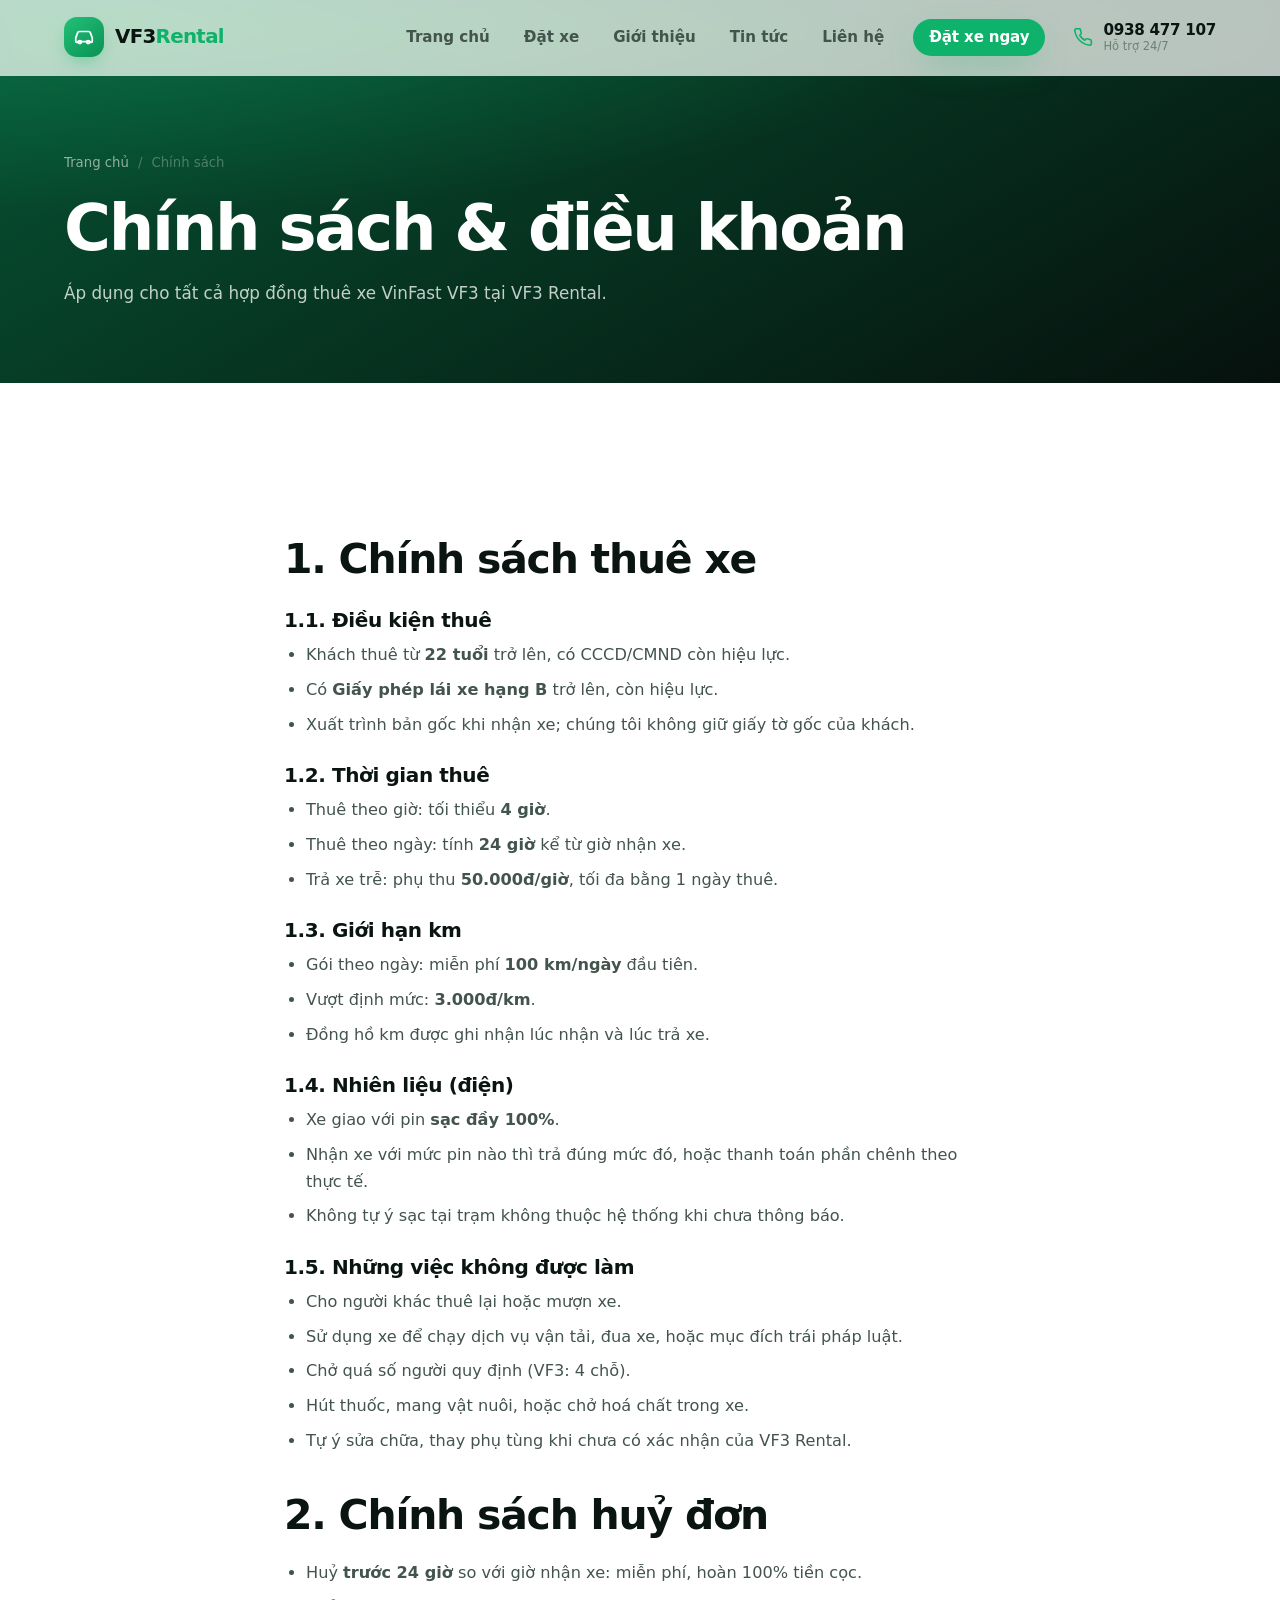
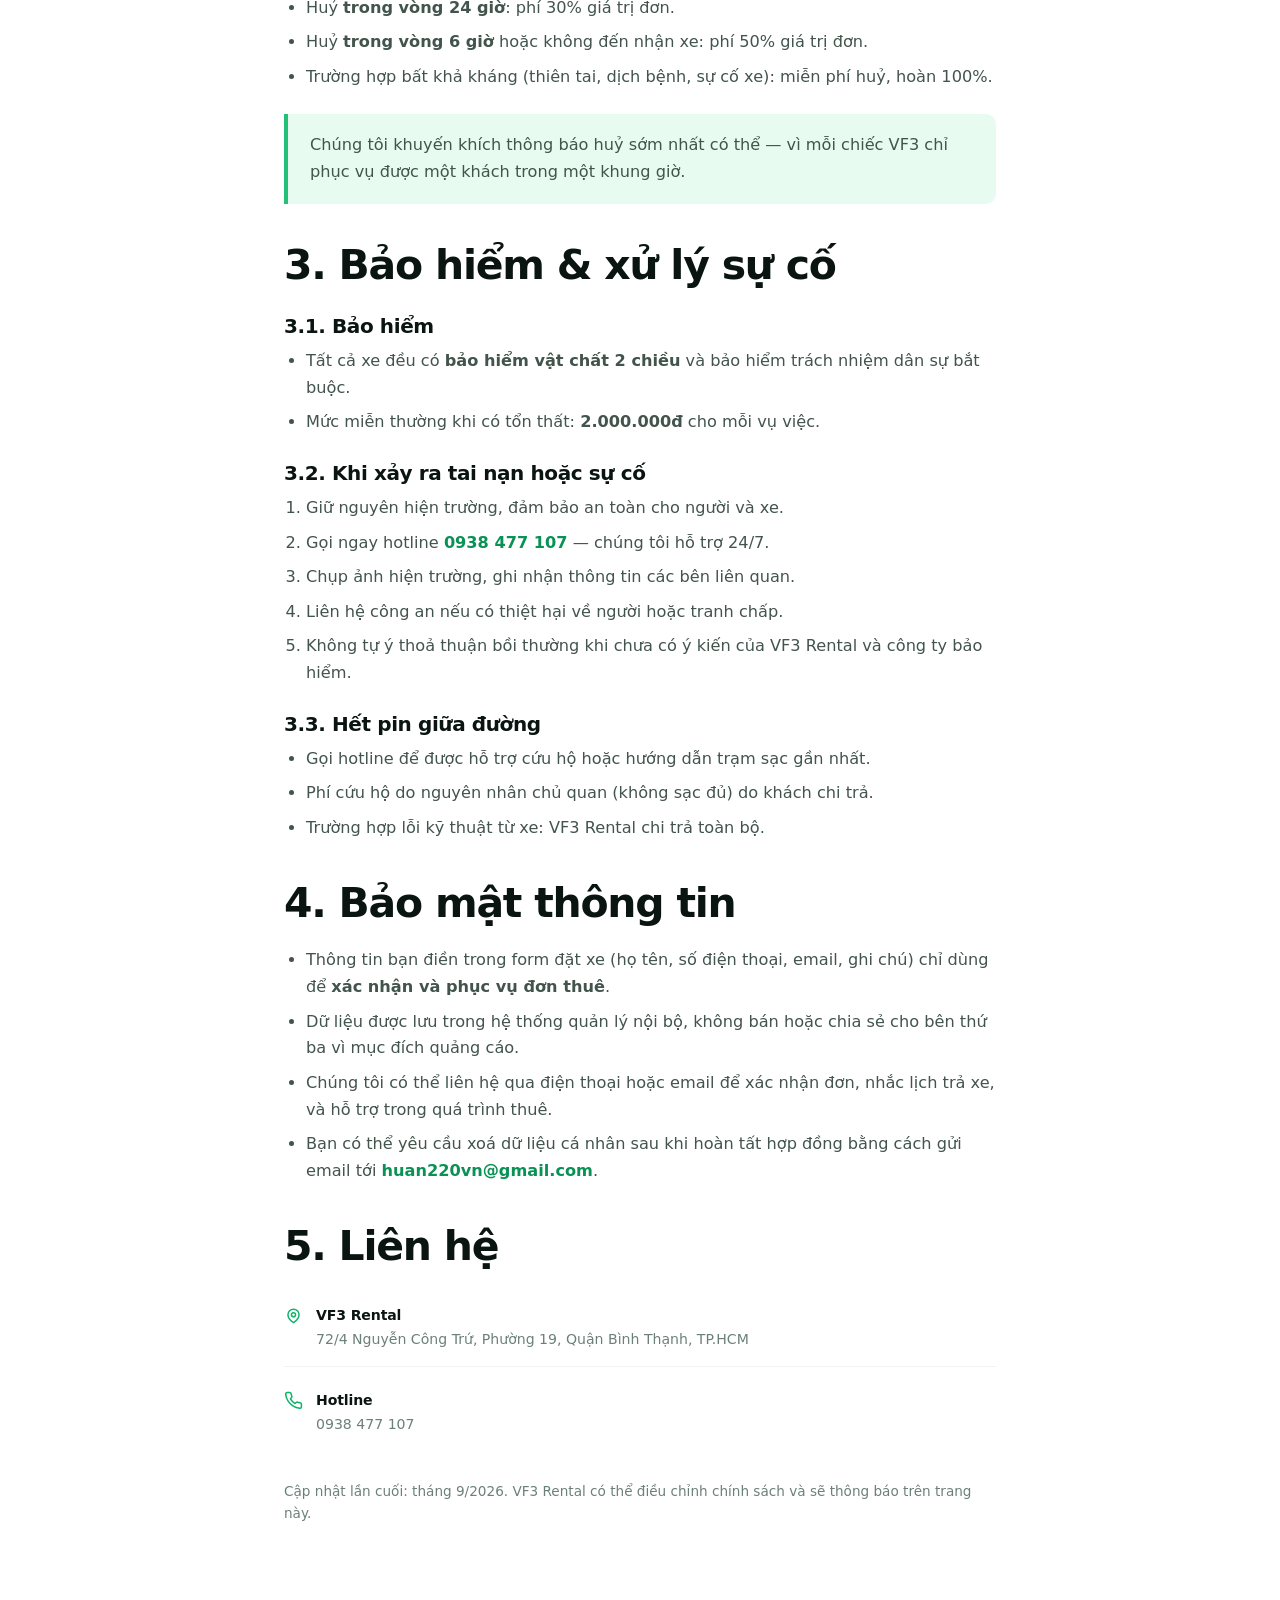
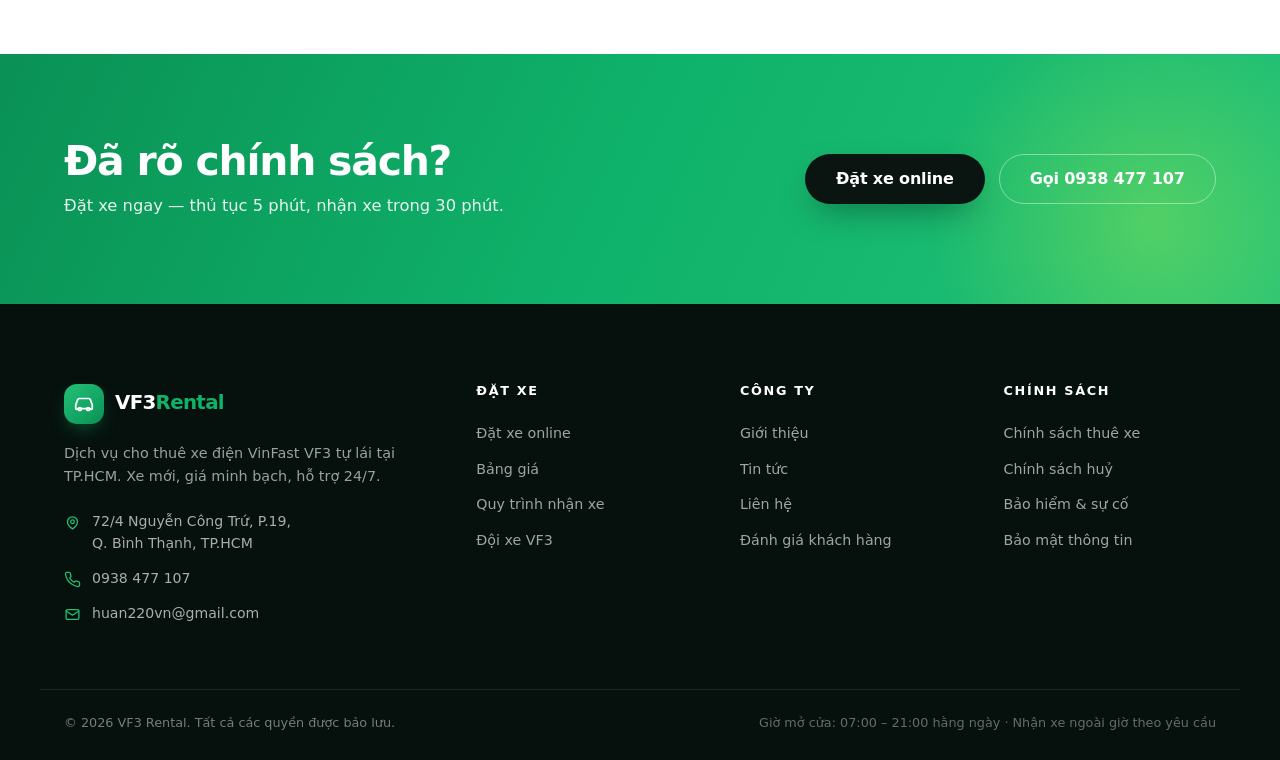
==== chinh-sach.html @ 6d42016e "VF3 Rental - website cho thue xe dien VinFast VF3" ====
<!DOCTYPE html>
<html lang="vi">
<head>
<meta charset="UTF-8">
<meta name="viewport" content="width=device-width, initial-scale=1.0">
<title>Chính sách thuê xe — VF3 Rental</title>
<meta name="description" content="Chính sách thuê xe, huỷ đơn, bảo hiểm, sự cố và bảo mật thông tin khi thuê xe điện VinFast VF3 tại VF3 Rental.">
<meta name="theme-color" content="#0FB26A">
<link rel="icon" href="assets/img/favicon.svg" type="image/svg+xml">
<link rel="stylesheet" href="assets/css/style.css">
</head>
<body>
<div class="scroll-progress" id="scrollProgress"></div>

<header class="site-header" id="siteHeader">
  <div class="wrap header-inner">
    <a class="brand" href="index.html">
      <span class="brand-mark" aria-hidden="true"><svg viewBox="0 0 24 24" fill="none" stroke="currentColor" stroke-width="1.9" stroke-linecap="round" stroke-linejoin="round"><path d="M5 17h14M3 13l2-5.5A2 2 0 0 1 6.9 6h10.2a2 2 0 0 1 1.9 1.5L21 13v4a1 1 0 0 1-1 1h-1.5M3 13v4a1 1 0 0 0 1 1h1.5"/><circle cx="7.5" cy="17.5" r="1.6"/><circle cx="16.5" cy="17.5" r="1.6"/></svg></span>
      <span class="brand-text">VF3<span>Rental</span></span>
    </a>
    <nav class="nav" id="nav" aria-label="Điều hướng chính">
      <a href="index.html">Trang chủ</a>
      <a href="dat-xe.html">Đặt xe</a>
      <a href="gioi-thieu.html">Giới thiệu</a>
      <a href="tin-tuc.html">Tin tức</a>
      <a href="lien-he.html">Liên hệ</a>
      <a href="dat-xe.html" class="btn btn-primary btn-sm nav-cta">Đặt xe ngay</a>
    </nav>
    <div class="header-actions">
      <a class="hotline" href="tel:0938477107">
        <svg viewBox="0 0 24 24" fill="none" stroke="currentColor" stroke-width="1.9" stroke-linecap="round" stroke-linejoin="round"><path d="M22 16.9v3a2 2 0 0 1-2.2 2 19.8 19.8 0 0 1-8.6-3.1 19.5 19.5 0 0 1-6-6A19.8 19.8 0 0 1 2.1 4.2 2 2 0 0 1 4.1 2h3a2 2 0 0 1 2 1.7c.1 1 .4 1.9.7 2.8a2 2 0 0 1-.5 2.1L8.1 9.9a16 16 0 0 0 6 6l1.3-1.3a2 2 0 0 1 2.1-.4c.9.3 1.8.6 2.8.7a2 2 0 0 1 1.7 2Z"/></svg>
        <span><b>0938 477 107</b><small>Hỗ trợ 24/7</small></span>
      </a>
      <button class="burger" id="burger" aria-label="Mở menu" aria-expanded="false" aria-controls="nav"><span></span><span></span><span></span></button>
    </div>
  </div>
</header>

<main>
<section class="page-hero">
  <div class="wrap">
    <nav class="crumbs" aria-label="Breadcrumb"><a href="index.html">Trang chủ</a><span>/</span><span>Chính sách</span></nav>
    <h1>Chính sách &amp; điều khoản</h1>
    <p>Áp dụng cho tất cả hợp đồng thuê xe VinFast VF3 tại VF3 Rental.</p>
  </div>
</section>

<section class="section">
  <div class="wrap article">

    <h2 id="thue">1. Chính sách thuê xe</h2>
    <h3>1.1. Điều kiện thuê</h3>
    <ul>
      <li>Khách thuê từ <b>22 tuổi</b> trở lên, có CCCD/CMND còn hiệu lực.</li>
      <li>Có <b>Giấy phép lái xe hạng B</b> trở lên, còn hiệu lực.</li>
      <li>Xuất trình bản gốc khi nhận xe; chúng tôi không giữ giấy tờ gốc của khách.</li>
    </ul>

    <h3>1.2. Thời gian thuê</h3>
    <ul>
      <li>Thuê theo giờ: tối thiểu <b>4 giờ</b>.</li>
      <li>Thuê theo ngày: tính <b>24 giờ</b> kể từ giờ nhận xe.</li>
      <li>Trả xe trễ: phụ thu <b>50.000đ/giờ</b>, tối đa bằng 1 ngày thuê.</li>
    </ul>

    <h3>1.3. Giới hạn km</h3>
    <ul>
      <li>Gói theo ngày: miễn phí <b>100 km/ngày</b> đầu tiên.</li>
      <li>Vượt định mức: <b>3.000đ/km</b>.</li>
      <li>Đồng hồ km được ghi nhận lúc nhận và lúc trả xe.</li>
    </ul>

    <h3>1.4. Nhiên liệu (điện)</h3>
    <ul>
      <li>Xe giao với pin <b>sạc đầy 100%</b>.</li>
      <li>Nhận xe với mức pin nào thì trả đúng mức đó, hoặc thanh toán phần chênh theo thực tế.</li>
      <li>Không tự ý sạc tại trạm không thuộc hệ thống khi chưa thông báo.</li>
    </ul>

    <h3>1.5. Những việc không được làm</h3>
    <ul>
      <li>Cho người khác thuê lại hoặc mượn xe.</li>
      <li>Sử dụng xe để chạy dịch vụ vận tải, đua xe, hoặc mục đích trái pháp luật.</li>
      <li>Chở quá số người quy định (VF3: 4 chỗ).</li>
      <li>Hút thuốc, mang vật nuôi, hoặc chở hoá chất trong xe.</li>
      <li>Tự ý sửa chữa, thay phụ tùng khi chưa có xác nhận của VF3 Rental.</li>
    </ul>

    <h2 id="huy">2. Chính sách huỷ đơn</h2>
    <ul>
      <li>Huỷ <b>trước 24 giờ</b> so với giờ nhận xe: miễn phí, hoàn 100% tiền cọc.</li>
      <li>Huỷ <b>trong vòng 24 giờ</b>: phí 30% giá trị đơn.</li>
      <li>Huỷ <b>trong vòng 6 giờ</b> hoặc không đến nhận xe: phí 50% giá trị đơn.</li>
      <li>Trường hợp bất khả kháng (thiên tai, dịch bệnh, sự cố xe): miễn phí huỷ, hoàn 100%.</li>
    </ul>
    <blockquote>
      <p>Chúng tôi khuyến khích thông báo huỷ sớm nhất có thể — vì mỗi chiếc VF3 chỉ phục vụ được một khách trong một khung giờ.</p>
    </blockquote>

    <h2 id="bao-hiem">3. Bảo hiểm &amp; xử lý sự cố</h2>
    <h3>3.1. Bảo hiểm</h3>
    <ul>
      <li>Tất cả xe đều có <b>bảo hiểm vật chất 2 chiều</b> và bảo hiểm trách nhiệm dân sự bắt buộc.</li>
      <li>Mức miễn thường khi có tổn thất: <b>2.000.000đ</b> cho mỗi vụ việc.</li>
    </ul>

    <h3>3.2. Khi xảy ra tai nạn hoặc sự cố</h3>
    <ol>
      <li>Giữ nguyên hiện trường, đảm bảo an toàn cho người và xe.</li>
      <li>Gọi ngay hotline <a href="tel:0938477107" style="color:var(--green-600);font-weight:700">0938 477 107</a> — chúng tôi hỗ trợ 24/7.</li>
      <li>Chụp ảnh hiện trường, ghi nhận thông tin các bên liên quan.</li>
      <li>Liên hệ công an nếu có thiệt hại về người hoặc tranh chấp.</li>
      <li>Không tự ý thoả thuận bồi thường khi chưa có ý kiến của VF3 Rental và công ty bảo hiểm.</li>
    </ol>

    <h3>3.3. Hết pin giữa đường</h3>
    <ul>
      <li>Gọi hotline để được hỗ trợ cứu hộ hoặc hướng dẫn trạm sạc gần nhất.</li>
      <li>Phí cứu hộ do nguyên nhân chủ quan (không sạc đủ) do khách chi trả.</li>
      <li>Trường hợp lỗi kỹ thuật từ xe: VF3 Rental chi trả toàn bộ.</li>
    </ul>

    <h2 id="bao-mat">4. Bảo mật thông tin</h2>
    <ul>
      <li>Thông tin bạn điền trong form đặt xe (họ tên, số điện thoại, email, ghi chú) chỉ dùng để
          <b>xác nhận và phục vụ đơn thuê</b>.</li>
      <li>Dữ liệu được lưu trong hệ thống quản lý nội bộ, không bán hoặc chia sẻ cho bên thứ ba
          vì mục đích quảng cáo.</li>
      <li>Chúng tôi có thể liên hệ qua điện thoại hoặc email để xác nhận đơn, nhắc lịch trả xe,
          và hỗ trợ trong quá trình thuê.</li>
      <li>Bạn có thể yêu cầu xoá dữ liệu cá nhân sau khi hoàn tất hợp đồng bằng cách gửi email tới
          <a href="mailto:huan220vn@gmail.com" style="color:var(--green-600);font-weight:700">huan220vn@gmail.com</a>.</li>
    </ul>

    <h2>5. Liên hệ</h2>
    <ul class="info-list" style="list-style:none;padding:0">
      <li>
        <svg viewBox="0 0 24 24" fill="none" stroke="currentColor" stroke-width="1.9" stroke-linecap="round" stroke-linejoin="round"><path d="M12 21s-7-4.4-7-10a7 7 0 0 1 14 0c0 5.6-7 10-7 10Z"/><circle cx="12" cy="11" r="2.6"/></svg>
        <span><b>VF3 Rental</b><span>72/4 Nguyễn Công Trứ, Phường 19, Quận Bình Thạnh, TP.HCM</span></span>
      </li>
      <li>
        <svg viewBox="0 0 24 24" fill="none" stroke="currentColor" stroke-width="1.9" stroke-linecap="round" stroke-linejoin="round"><path d="M22 16.9v3a2 2 0 0 1-2.2 2 19.8 19.8 0 0 1-8.6-3.1 19.5 19.5 0 0 1-6-6A19.8 19.8 0 0 1 2.1 4.2 2 2 0 0 1 4.1 2h3a2 2 0 0 1 2 1.7c.1 1 .4 1.9.7 2.8a2 2 0 0 1-.5 2.1L8.1 9.9a16 16 0 0 0 6 6l1.3-1.3a2 2 0 0 1 2.1-.4c.9.3 1.8.6 2.8.7a2 2 0 0 1 1.7 2Z"/></svg>
        <span><b>Hotline</b><span><a href="tel:0938477107">0938 477 107</a></span></span>
      </li>
    </ul>

    <p style="margin-top:30px;font-size:.85rem;color:var(--muted)">
      Cập nhật lần cuối: tháng 9/2026. VF3 Rental có thể điều chỉnh chính sách và sẽ thông báo trên trang này.
    </p>
  </div>
</section>

<section class="cta-band">
  <div class="wrap cta-inner">
    <div class="reveal"><h2>Đã rõ chính sách?</h2><p>Đặt xe ngay — thủ tục 5 phút, nhận xe trong 30 phút.</p></div>
    <div class="cta-buttons reveal" data-delay="1">
      <a href="dat-xe.html" class="btn btn-dark btn-lg">Đặt xe online</a>
      <a href="tel:0938477107" class="btn btn-outline-light btn-lg">Gọi 0938 477 107</a>
    </div>
  </div>
</section>
</main>

<footer class="site-footer">
  <div class="wrap footer-grid">
    <div class="f-brand">
      <a class="brand brand--light" href="index.html">
        <span class="brand-mark" aria-hidden="true"><svg viewBox="0 0 24 24" fill="none" stroke="currentColor" stroke-width="1.9" stroke-linecap="round" stroke-linejoin="round"><path d="M5 17h14M3 13l2-5.5A2 2 0 0 1 6.9 6h10.2a2 2 0 0 1 1.9 1.5L21 13v4a1 1 0 0 1-1 1h-1.5M3 13v4a1 1 0 0 0 1 1h1.5"/><circle cx="7.5" cy="17.5" r="1.6"/><circle cx="16.5" cy="17.5" r="1.6"/></svg></span>
        <span class="brand-text">VF3<span>Rental</span></span>
      </a>
      <p>Dịch vụ cho thuê xe điện VinFast VF3 tự lái tại TP.HCM. Xe mới, giá minh bạch, hỗ trợ 24/7.</p>
      <ul class="f-contact">
        <li><svg viewBox="0 0 24 24" fill="none" stroke="currentColor" stroke-width="1.8" stroke-linecap="round" stroke-linejoin="round"><path d="M12 21s-7-4.4-7-10a7 7 0 0 1 14 0c0 5.6-7 10-7 10Z"/><circle cx="12" cy="11" r="2.6"/></svg><span>72/4 Nguyễn Công Trứ, P.19,<br>Q. Bình Thạnh, TP.HCM</span></li>
        <li><svg viewBox="0 0 24 24" fill="none" stroke="currentColor" stroke-width="1.8" stroke-linecap="round" stroke-linejoin="round"><path d="M22 16.9v3a2 2 0 0 1-2.2 2 19.8 19.8 0 0 1-8.6-3.1 19.5 19.5 0 0 1-6-6A19.8 19.8 0 0 1 2.1 4.2 2 2 0 0 1 4.1 2h3a2 2 0 0 1 2 1.7c.1 1 .4 1.9.7 2.8a2 2 0 0 1-.5 2.1L8.1 9.9a16 16 0 0 0 6 6l1.3-1.3a2 2 0 0 1 2.1-.4c.9.3 1.8.6 2.8.7a2 2 0 0 1 1.7 2Z"/></svg><a href="tel:0938477107">0938 477 107</a></li>
        <li><svg viewBox="0 0 24 24" fill="none" stroke="currentColor" stroke-width="1.8" stroke-linecap="round" stroke-linejoin="round"><rect x="3" y="5" width="18" height="14" rx="2"/><path d="m3 7 9 6 9-6"/></svg><a href="mailto:huan220vn@gmail.com">huan220vn@gmail.com</a></li>
      </ul>
    </div>
    <nav class="f-col" aria-label="Đặt xe">
      <h4>Đặt xe</h4>
      <a href="dat-xe.html">Đặt xe online</a>
      <a href="index.html#bang-gia">Bảng giá</a>
      <a href="index.html#quy-trinh">Quy trình nhận xe</a>
      <a href="index.html#xe">Đội xe VF3</a>
    </nav>
    <nav class="f-col" aria-label="Công ty">
      <h4>Công ty</h4>
      <a href="gioi-thieu.html">Giới thiệu</a>
      <a href="tin-tuc.html">Tin tức</a>
      <a href="lien-he.html">Liên hệ</a>
      <a href="index.html#danh-gia">Đánh giá khách hàng</a>
    </nav>
    <nav class="f-col" aria-label="Chính sách">
      <h4>Chính sách</h4>
      <a href="chinh-sach.html#thue">Chính sách thuê xe</a>
      <a href="chinh-sach.html#huy">Chính sách huỷ</a>
      <a href="chinh-sach.html#bao-hiem">Bảo hiểm &amp; sự cố</a>
      <a href="chinh-sach.html#bao-mat">Bảo mật thông tin</a>
    </nav>
  </div>
  <div class="wrap footer-bottom">
    <p>© <span id="year"></span> VF3 Rental. Tất cả các quyền được bảo lưu.</p>
    <p class="f-hours">Giờ mở cửa: 07:00 – 21:00 hằng ngày · Nhận xe ngoài giờ theo yêu cầu</p>
  </div>
</footer>

<a class="fab-call" href="tel:0938477107" aria-label="Gọi hotline 0938 477 107">
  <svg viewBox="0 0 24 24" fill="none" stroke="currentColor" stroke-width="2" stroke-linecap="round" stroke-linejoin="round"><path d="M22 16.9v3a2 2 0 0 1-2.2 2 19.8 19.8 0 0 1-8.6-3.1 19.5 19.5 0 0 1-6-6A19.8 19.8 0 0 1 2.1 4.2 2 2 0 0 1 4.1 2h3a2 2 0 0 1 2 1.7c.1 1 .4 1.9.7 2.8a2 2 0 0 1-.5 2.1L8.1 9.9a16 16 0 0 0 6 6l1.3-1.3a2 2 0 0 1 2.1-.4c.9.3 1.8.6 2.8.7a2 2 0 0 1 1.7 2Z"/></svg>
</a>

<script src="assets/js/config.js"></script>
<script src="assets/js/app.js"></script>
</body>
</html>
---- assets/css/style.css ----
/* ==========================================================================
   VF3 Rental — Design System
   Tác giả: VF3 Rental
   Phong cách: hiện đại, tối giản, xanh điện, chuyển động mượt
   ========================================================================== */

/* ---------- 1. Tokens ---------- */
:root{
  /* Màu thương hiệu */
  --green-50:#E8FBF1;
  --green-100:#C8F4DD;
  --green-200:#95E8BE;
  --green-300:#5CD79B;
  --green-400:#22C177;
  --green-500:#0FB26A;   /* primary */
  --green-600:#0A9155;
  --green-700:#087043;
  --green-800:#065434;
  --green-900:#043A24;

  --lime:#B7F34A;

  /* Trung tính */
  --ink:#0A1512;
  --ink-2:#122019;
  --body:#42544C;
  --muted:#6C807A;
  --line:#E3EAE6;
  --line-2:#EFF4F1;
  --bg:#FFFFFF;
  --bg-alt:#F6FAF8;
  --bg-deep:#06110D;

  /* Hệ thống */
  --radius-sm:10px;
  --radius:16px;
  --radius-lg:24px;
  --radius-xl:32px;
  --radius-pill:999px;

  --shadow-xs:0 1px 2px rgba(6,17,13,.06);
  --shadow-sm:0 2px 8px rgba(6,17,13,.06), 0 1px 2px rgba(6,17,13,.04);
  --shadow:0 10px 30px -12px rgba(6,17,13,.18), 0 2px 8px rgba(6,17,13,.05);
  --shadow-lg:0 30px 60px -20px rgba(6,17,13,.28), 0 8px 20px -8px rgba(6,17,13,.12);
  --shadow-green:0 14px 34px -12px rgba(15,178,106,.5);

  --wrap:1200px;
  --header-h:76px;

  --ease:cubic-bezier(.22,.61,.36,1);
  --ease-out:cubic-bezier(.16,1,.3,1);

  --font:"Inter","Segoe UI",system-ui,-apple-system,"Helvetica Neue",Arial,sans-serif;
}

/* ---------- 2. Reset ---------- */
*,*::before,*::after{box-sizing:border-box}
html{-webkit-text-size-adjust:100%;scroll-behavior:smooth;scroll-padding-top:calc(var(--header-h) + 20px)}
body{
  margin:0;
  font-family:var(--font);
  font-size:16.5px;
  line-height:1.65;
  color:var(--body);
  background:var(--bg);
  -webkit-font-smoothing:antialiased;
  text-rendering:optimizeLegibility;
  overflow-x:hidden;
}
img,svg,video{max-width:100%;display:block;height:auto}
a{color:inherit;text-decoration:none}
button,input,select,textarea{font:inherit;color:inherit}
h1,h2,h3,h4{
  color:var(--ink);
  line-height:1.15;
  letter-spacing:-.022em;
  margin:0 0 .5em;
  font-weight:800;
}
h1{font-size:clamp(2.3rem,5.2vw,4rem);letter-spacing:-.035em}
h2{font-size:clamp(1.7rem,3.2vw,2.6rem);letter-spacing:-.03em}
h3{font-size:1.25rem;letter-spacing:-.02em}
p{margin:0 0 1em}
ul,ol{margin:0;padding:0;list-style:none}
::selection{background:var(--green-200);color:var(--green-900)}
:focus-visible{outline:3px solid var(--green-400);outline-offset:3px;border-radius:6px}

/* ---------- 3. Layout ---------- */
.wrap{width:100%;max-width:var(--wrap);margin-inline:auto;padding-inline:24px}
.section{padding:clamp(64px,9vw,120px) 0}
.section-alt{background:var(--bg-alt)}
.sec-head{max-width:660px;margin:0 auto clamp(36px,5vw,60px);text-align:center}
.sec-head p{font-size:1.075rem;color:var(--muted);margin:0}
.eyebrow{
  display:inline-block;font-size:.775rem;font-weight:800;letter-spacing:.14em;
  text-transform:uppercase;color:var(--green-600);
  background:var(--green-50);border:1px solid var(--green-100);
  padding:7px 15px;border-radius:var(--radius-pill);margin-bottom:18px;
}

/* ---------- 4. Buttons ---------- */
.btn{
  --btn-bg:var(--green-500); --btn-fg:#fff;
  display:inline-flex;align-items:center;justify-content:center;gap:9px;
  padding:13px 24px;border:1.5px solid transparent;border-radius:var(--radius-pill);
  background:var(--btn-bg);color:var(--btn-fg);
  font-weight:700;font-size:.95rem;letter-spacing:-.01em;line-height:1;
  cursor:pointer;white-space:nowrap;
  transition:transform .22s var(--ease),box-shadow .22s var(--ease),background .22s var(--ease),border-color .22s var(--ease),color .22s var(--ease);
  box-shadow:var(--shadow-green);
}
.btn svg{width:18px;height:18px;flex:none}
.btn:hover{transform:translateY(-2px);box-shadow:0 18px 40px -14px rgba(15,178,106,.62)}
.btn:active{transform:translateY(0)}
.btn-primary:hover{background:var(--green-600)}
.btn-lg{padding:16px 30px;font-size:1rem}
.btn-sm{padding:10px 18px;font-size:.875rem}
.btn-block{width:100%}
.btn-ghost{
  background:#fff;color:var(--green-700);border-color:var(--line);
  box-shadow:var(--shadow-xs);
}
.btn-ghost:hover{background:var(--green-50);border-color:var(--green-200);color:var(--green-800);box-shadow:var(--shadow-sm)}
.btn-dark{background:var(--ink);color:#fff;box-shadow:0 14px 34px -12px rgba(6,17,13,.5)}
.btn-dark:hover{background:var(--ink-2)}
.btn-outline-light{background:transparent;color:#fff;border-color:rgba(255,255,255,.42);box-shadow:none}
.btn-outline-light:hover{background:rgba(255,255,255,.12);border-color:#fff;box-shadow:none}

/* ---------- 5. Thanh tiến trình cuộn ---------- */
.scroll-progress{
  position:fixed;inset:0 auto auto 0;height:3px;width:0;z-index:200;
  background:linear-gradient(90deg,var(--green-400),var(--lime));
  transition:width .1s linear;
}

/* ---------- 6. Header ---------- */
.site-header{
  position:fixed;inset:0 0 auto 0;z-index:100;height:var(--header-h);
  display:flex;align-items:center;
  background:rgba(255,255,255,.72);
  backdrop-filter:saturate(180%) blur(18px);
  -webkit-backdrop-filter:saturate(180%) blur(18px);
  border-bottom:1px solid transparent;
  transition:background .3s var(--ease),border-color .3s var(--ease),box-shadow .3s var(--ease);
}
.site-header.is-stuck{
  background:rgba(255,255,255,.94);
  border-bottom-color:var(--line);
  box-shadow:0 6px 24px -14px rgba(6,17,13,.2);
}
.header-inner{display:flex;align-items:center;gap:28px}

.brand{display:inline-flex;align-items:center;gap:11px;flex:none}
.brand-mark{
  width:40px;height:40px;flex:none;display:grid;place-items:center;
  border-radius:13px;color:#fff;
  background:linear-gradient(140deg,var(--green-400),var(--green-600));
  box-shadow:0 8px 20px -8px rgba(15,178,106,.65);
}
.brand-mark svg{width:22px;height:22px}
.brand-text{font-weight:900;font-size:1.24rem;color:var(--ink);letter-spacing:-.035em}
.brand-text span{color:var(--green-500)}
.brand--light .brand-text{color:#fff}

.nav{display:flex;align-items:center;gap:4px;margin-inline-start:auto}
.nav a{
  position:relative;padding:10px 15px;border-radius:var(--radius-pill);
  font-size:.945rem;font-weight:600;color:var(--body);
  transition:color .2s var(--ease),background .2s var(--ease);
}
.nav a:hover{color:var(--green-700);background:var(--green-50)}
.nav a.is-active{color:var(--green-700)}
.nav a.is-active::after{
  content:"";position:absolute;left:50%;bottom:2px;translate:-50% 0;
  width:5px;height:5px;border-radius:50%;background:var(--green-500);
}
.nav .nav-cta{margin-inline-start:10px;color:#fff!important;background:var(--green-500)}
.nav .nav-cta:hover{background:var(--green-600)}
.nav .nav-cta::after{display:none}

.header-actions{display:flex;align-items:center;gap:14px;flex:none}
.hotline{display:flex;align-items:center;gap:10px;color:var(--ink)}
.hotline svg{width:20px;height:20px;color:var(--green-500);flex:none}
.hotline b{display:block;font-size:.95rem;letter-spacing:-.02em;line-height:1.2}
.hotline small{display:block;font-size:.72rem;color:var(--muted);line-height:1.2}

.burger{
  display:none;width:44px;height:44px;border:1px solid var(--line);background:#fff;
  border-radius:13px;cursor:pointer;padding:0;place-items:center;gap:5px;
  box-shadow:var(--shadow-xs);
}
.burger span{display:block;width:19px;height:2px;border-radius:2px;background:var(--ink);transition:transform .3s var(--ease),opacity .2s}
.burger[aria-expanded="true"] span:nth-child(1){transform:translateY(7px) rotate(45deg)}
.burger[aria-expanded="true"] span:nth-child(2){opacity:0}
.burger[aria-expanded="true"] span:nth-child(3){transform:translateY(-7px) rotate(-45deg)}

/* ---------- 7. Hero ---------- */
.hero{
  position:relative;overflow:hidden;
  padding:calc(var(--header-h) + clamp(48px,7vw,90px)) 0 clamp(70px,9vw,120px);
  background:var(--bg-deep);
}
.hero-bg{position:absolute;inset:0;z-index:0}
.hero-bg img{width:100%;height:100%;object-fit:cover;opacity:.85}
.hero-overlay{
  position:absolute;inset:0;
  background:
    radial-gradient(120% 80% at 12% 8%,rgba(15,178,106,.32),transparent 60%),
    linear-gradient(180deg,rgba(6,17,13,.72) 0%,rgba(6,17,13,.82) 55%,rgba(6,17,13,.95) 100%);
}
.hero-inner{
  position:relative;z-index:1;
  display:grid;grid-template-columns:1.08fr .92fr;
  gap:clamp(32px,5vw,64px);align-items:center;
}
.hero-copy{color:rgba(255,255,255,.82)}
.pill{
  display:inline-flex;align-items:center;gap:9px;
  padding:8px 16px;border-radius:var(--radius-pill);
  background:rgba(255,255,255,.1);border:1px solid rgba(255,255,255,.2);
  backdrop-filter:blur(8px);
  font-size:.8rem;font-weight:700;letter-spacing:.02em;color:#fff;margin-bottom:22px;
}
.pill .dot{width:7px;height:7px;border-radius:50%;background:var(--lime);box-shadow:0 0 0 4px rgba(183,243,74,.22)}
.hero h1{color:#fff;margin-bottom:20px}
.grad{
  background:linear-gradient(100deg,var(--lime),var(--green-300) 55%,var(--green-200));
  -webkit-background-clip:text;background-clip:text;color:transparent;
}
.hero .lead{font-size:clamp(1rem,1.5vw,1.14rem);max-width:52ch;color:rgba(255,255,255,.8);margin-bottom:30px}
.hero-facts{display:flex;gap:clamp(20px,3vw,40px);margin-bottom:34px;flex-wrap:wrap}
.hero-facts li{display:flex;flex-direction:column}
.hero-facts strong{font-size:1.5rem;font-weight:800;color:#fff;letter-spacing:-.03em;line-height:1.1}
.hero-facts span{font-size:.8rem;color:rgba(255,255,255,.62);letter-spacing:.02em}
.hero-cta{display:flex;gap:14px;flex-wrap:wrap}
.hero-wave{position:absolute;inset:auto 0 -1px 0;z-index:2;line-height:0}
.hero-wave svg{width:100%;height:70px}

/* Form đặt nhanh */
.quick-book{
  background:rgba(255,255,255,.97);
  backdrop-filter:blur(20px);
  border:1px solid rgba(255,255,255,.6);
  border-radius:var(--radius-lg);
  padding:clamp(22px,3vw,30px);
  box-shadow:var(--shadow-lg);
}
.quick-book h2{font-size:1.3rem;margin-bottom:4px}
.qb-sub{font-size:.85rem;color:var(--muted);margin-bottom:20px}

.field{display:block;margin-bottom:14px}
.field>span{
  display:block;font-size:.775rem;font-weight:700;letter-spacing:.04em;
  text-transform:uppercase;color:var(--muted);margin-bottom:7px;
}
.field input,.field select,.field textarea{
  width:100%;padding:13px 15px;
  background:#fff;border:1.5px solid var(--line);border-radius:var(--radius-sm);
  font-size:.95rem;color:var(--ink);
  transition:border-color .2s var(--ease),box-shadow .2s var(--ease),background .2s;
  appearance:none;
}
.field select{
  background-image:url("data:image/svg+xml,%3Csvg xmlns='http://www.w3.org/2000/svg' width='14' height='14' viewBox='0 0 24 24' fill='none' stroke='%236C807A' stroke-width='2.4' stroke-linecap='round' stroke-linejoin='round'%3E%3Cpath d='m6 9 6 6 6-6'/%3E%3C/svg%3E");
  background-repeat:no-repeat;background-position:right 15px center;padding-right:42px;
}
.field textarea{resize:vertical;min-height:104px;line-height:1.6}
.field input:focus,.field select:focus,.field textarea:focus{
  outline:none;border-color:var(--green-400);
  box-shadow:0 0 0 4px rgba(34,193,119,.14);
}
.field-row{display:grid;grid-template-columns:1fr 1fr;gap:14px}
.field .hint{font-size:.76rem;color:var(--muted);margin-top:6px;text-transform:none;letter-spacing:0;font-weight:500}
.qb-note{font-size:.775rem;color:var(--muted);text-align:center;margin:14px 0 0}

/* ---------- 8. Trust bar ---------- */
.trustbar{padding:0 0 8px;background:var(--bg)}
.trust-grid{
  display:grid;grid-template-columns:repeat(4,1fr);gap:20px;
  padding:30px 24px;
  background:#fff;border:1px solid var(--line);border-radius:var(--radius-lg);
  box-shadow:var(--shadow);margin-top:-52px;position:relative;z-index:5;
}
.trust{text-align:center;padding:8px 6px;border-right:1px solid var(--line-2)}
.trust:last-child{border-right:0}
.trust b{display:block;font-size:1.4rem;font-weight:800;color:var(--green-600);letter-spacing:-.03em}
.trust span{font-size:.83rem;color:var(--muted)}

/* ---------- 9. Cards ---------- */
.cards-3{display:grid;grid-template-columns:repeat(3,1fr);gap:22px}
.card{
  background:#fff;border:1px solid var(--line);border-radius:var(--radius);
  padding:30px 26px;
  transition:transform .3s var(--ease-out),box-shadow .3s var(--ease-out),border-color .3s;
}
.card:hover{transform:translateY(-5px);box-shadow:var(--shadow);border-color:var(--green-200)}
.card-ico{
  width:52px;height:52px;display:grid;place-items:center;margin-bottom:18px;
  border-radius:15px;color:var(--green-600);
  background:linear-gradient(140deg,var(--green-50),var(--green-100));
}
.card-ico svg{width:25px;height:25px}
.card h3{margin-bottom:9px}
.card p{margin:0;font-size:.945rem;color:var(--muted)}
.card p b{color:var(--ink);font-weight:700}

/* ---------- 10. Showcase xe ---------- */
.car-showcase{
  display:grid;grid-template-columns:1.05fr .95fr;
  gap:clamp(32px,5vw,64px);align-items:center;
}
.car-visual{position:relative}
.car-visual img{
  width:100%;border-radius:var(--radius-lg);
  background:linear-gradient(150deg,var(--green-50),#fff);
  border:1px solid var(--line);box-shadow:var(--shadow-lg);
}
.car-badge{
  position:absolute;top:18px;left:18px;
  display:inline-flex;align-items:center;gap:8px;
  padding:9px 16px;border-radius:var(--radius-pill);
  background:var(--green-500);color:#fff;
  font-size:.8rem;font-weight:800;letter-spacing:.01em;
  box-shadow:var(--shadow-green);
}
.car-badge::before{
  content:"";width:7px;height:7px;border-radius:50%;background:var(--lime);
  animation:pulse 2s var(--ease) infinite;
}
@keyframes pulse{0%,100%{opacity:1;transform:scale(1)}50%{opacity:.45;transform:scale(.82)}}
.car-info h3{font-size:clamp(1.5rem,2.4vw,2rem)}
.car-sub{color:var(--muted);font-size:.95rem;margin-bottom:24px}

.specs{
  display:grid;grid-template-columns:1fr 1fr;gap:2px 26px;
  margin:0 0 24px;padding:22px 0;
  border-top:1px solid var(--line);border-bottom:1px solid var(--line);
}
.specs>div{display:flex;justify-content:space-between;gap:12px;padding:7px 0;font-size:.9rem}
.specs dt{color:var(--muted)}
.specs dd{margin:0;font-weight:700;color:var(--ink);text-align:right}

.ticks{margin-bottom:24px}
.ticks li{
  position:relative;padding-left:30px;margin-bottom:10px;
  font-size:.93rem;color:var(--body);
}
.ticks li::before{
  content:"";position:absolute;left:0;top:.32em;
  width:19px;height:19px;border-radius:50%;
  background:var(--green-100) url("data:image/svg+xml,%3Csvg xmlns='http://www.w3.org/2000/svg' width='12' height='12' viewBox='0 0 24 24' fill='none' stroke='%230A9155' stroke-width='3.4' stroke-linecap='round' stroke-linejoin='round'%3E%3Cpath d='m5 12 5 5L20 7'/%3E%3C/svg%3E") center/12px no-repeat;
}

/* ---------- 11. Bảng giá ---------- */
.pricing{display:grid;grid-template-columns:repeat(3,1fr);gap:22px;align-items:start}
.price-card{
  position:relative;
  background:#fff;border:1px solid var(--line);border-radius:var(--radius-lg);
  padding:34px 28px;
  transition:transform .3s var(--ease-out),box-shadow .3s var(--ease-out),border-color .3s;
}
.price-card:hover{transform:translateY(-5px);box-shadow:var(--shadow);border-color:var(--green-200)}
.price-card--hot{
  border-color:var(--green-300);
  box-shadow:var(--shadow-lg);
  background:linear-gradient(180deg,#fff,var(--green-50));
}
.ribbon{
  position:absolute;top:-13px;left:50%;translate:-50% 0;
  padding:6px 18px;border-radius:var(--radius-pill);
  background:var(--green-500);color:#fff;
  font-size:.72rem;font-weight:800;letter-spacing:.07em;text-transform:uppercase;
  box-shadow:var(--shadow-green);white-space:nowrap;
}
.price-card h3{font-size:1.1rem;margin-bottom:6px}
.price{margin:0 0 6px;display:flex;align-items:baseline;gap:4px}
.price span{font-size:clamp(1.9rem,3vw,2.4rem);font-weight:900;color:var(--ink);letter-spacing:-.04em}
.price-note{font-size:.82rem;color:var(--muted);margin-bottom:22px}
.price-card .ticks{margin-bottom:26px;padding-top:20px;border-top:1px solid var(--line)}

/* ---------- 12. Quy trình ---------- */
.steps{
  display:grid;grid-template-columns:repeat(4,1fr);gap:24px;
  counter-reset:s;
}
.steps li{position:relative;padding-top:14px}
.steps li::before{
  content:"";position:absolute;top:0;left:0;width:44px;height:3px;border-radius:3px;
  background:linear-gradient(90deg,var(--green-400),var(--lime));
}
.step-n{
  display:block;font-size:.78rem;font-weight:800;letter-spacing:.14em;
  color:var(--green-500);margin-bottom:10px;
}
.steps h3{font-size:1.08rem;margin-bottom:7px}
.steps p{font-size:.9rem;color:var(--muted);margin:0}

/* ---------- 13. Đánh giá ---------- */
.reviews{display:grid;grid-template-columns:repeat(3,1fr);gap:22px}
.review{
  margin:0;background:#fff;border:1px solid var(--line);border-radius:var(--radius);
  padding:28px 26px;
  transition:transform .3s var(--ease-out),box-shadow .3s var(--ease-out);
}
.review:hover{transform:translateY(-4px);box-shadow:var(--shadow)}
.stars{color:#F5A623;font-size:1.05rem;letter-spacing:2px;margin-bottom:14px}
.review blockquote{margin:0 0 20px;font-size:.95rem;color:var(--body);line-height:1.7}
.review figcaption{display:flex;align-items:center;gap:12px}
.av{
  width:42px;height:42px;flex:none;display:grid;place-items:center;border-radius:50%;
  background:linear-gradient(140deg,var(--green-400),var(--green-600));
  color:#fff;font-weight:800;font-size:.85rem;letter-spacing:.02em;
}
.review figcaption b{display:block;font-size:.92rem;color:var(--ink);letter-spacing:-.01em}
.review figcaption small{display:block;font-size:.78rem;color:var(--muted)}

/* ---------- 14. CTA band ---------- */
.cta-band{
  position:relative;overflow:hidden;
  background:linear-gradient(115deg,var(--green-600),var(--green-500) 48%,var(--green-400));
  color:#fff;padding:clamp(52px,7vw,84px) 0;
}
.cta-band::after{
  content:"";position:absolute;inset:auto -8% -60% auto;
  width:460px;height:460px;border-radius:50%;
  background:radial-gradient(circle,rgba(183,243,74,.34),transparent 68%);
}
.cta-inner{
  position:relative;z-index:1;
  display:flex;align-items:center;justify-content:space-between;
  gap:32px;flex-wrap:wrap;
}
.cta-band h2{color:#fff;margin-bottom:8px}
.cta-band p{margin:0;color:rgba(255,255,255,.9);font-size:1.02rem}
.cta-buttons{display:flex;gap:14px;flex-wrap:wrap}

/* ---------- 15. Footer ---------- */
.site-footer{background:var(--bg-deep);color:rgba(255,255,255,.66);padding:clamp(52px,7vw,80px) 0 0}
.footer-grid{
  display:grid;grid-template-columns:1.7fr 1fr 1fr 1fr;
  gap:clamp(28px,4vw,52px);padding-bottom:52px;
}
.f-brand p{font-size:.9rem;margin:18px 0 22px;max-width:38ch;color:rgba(255,255,255,.6)}
.f-contact li{display:flex;gap:11px;margin-bottom:13px;font-size:.88rem;line-height:1.55}
.f-contact svg{width:17px;height:17px;flex:none;margin-top:3px;color:var(--green-400)}
.f-contact a:hover{color:#fff}
.f-col h4{
  color:#fff;font-size:.8rem;letter-spacing:.13em;text-transform:uppercase;
  margin-bottom:18px;font-weight:800;
}
.f-col a{display:block;font-size:.89rem;padding:6px 0;color:rgba(255,255,255,.62);transition:color .2s,padding-left .2s var(--ease)}
.f-col a:hover{color:var(--green-300);padding-left:5px}
.footer-bottom{
  display:flex;justify-content:space-between;gap:16px;flex-wrap:wrap;
  padding:22px 24px 26px;border-top:1px solid rgba(255,255,255,.09);
  font-size:.8rem;color:rgba(255,255,255,.45);
}
.footer-bottom p{margin:0}
.f-hours{color:rgba(255,255,255,.38)}

/* ---------- 16. FAB gọi điện ---------- */
.fab-call{
  position:fixed;right:20px;bottom:20px;z-index:90;
  width:56px;height:56px;display:none;place-items:center;border-radius:50%;
  background:var(--green-500);color:#fff;
  box-shadow:0 12px 30px -8px rgba(15,178,106,.7);
  animation:float 3s var(--ease) infinite;
}
.fab-call svg{width:24px;height:24px}
@keyframes float{0%,100%{transform:translateY(0)}50%{transform:translateY(-6px)}}

/* ---------- 17. Reveal on scroll ---------- */
.reveal{opacity:0;transform:translateY(22px);will-change:opacity,transform}
.reveal.is-in{
  opacity:1;transform:none;
  transition:opacity .7s var(--ease-out),transform .7s var(--ease-out);
}
.reveal[data-delay="1"].is-in{transition-delay:.09s}
.reveal[data-delay="2"].is-in{transition-delay:.18s}
.reveal[data-delay="3"].is-in{transition-delay:.27s}
.reveal[data-delay="4"].is-in{transition-delay:.36s}
@media (prefers-reduced-motion:reduce){
  .reveal{opacity:1;transform:none}
  *{animation-duration:.01ms!important;transition-duration:.01ms!important}
}

/* ==========================================================================
   TRANG CON
   ========================================================================== */
.page-hero{
  position:relative;color:#fff;
  padding:calc(var(--header-h) + clamp(46px,6vw,76px)) 0 clamp(46px,6vw,76px);
  background:
    radial-gradient(110% 90% at 8% 0%,rgba(15,178,106,.34),transparent 62%),
    linear-gradient(150deg,var(--green-800),var(--bg-deep));
  overflow:hidden;
}
.page-hero h1{color:#fff;margin-bottom:14px}
.page-hero p{color:rgba(255,255,255,.76);max-width:60ch;margin:0;font-size:1.05rem}
.crumbs{display:flex;gap:9px;align-items:center;font-size:.83rem;color:rgba(255,255,255,.55);margin-bottom:18px}
.crumbs a:hover{color:#fff}
.crumbs span{opacity:.5}

.split{display:grid;grid-template-columns:1.15fr .85fr;gap:clamp(32px,5vw,60px);align-items:start}
.panel{
  background:#fff;border:1px solid var(--line);border-radius:var(--radius-lg);
  padding:clamp(24px,3.4vw,38px);box-shadow:var(--shadow);
}
.panel--sticky{position:sticky;top:calc(var(--header-h) + 22px)}
.panel h2{font-size:1.35rem;margin-bottom:6px}
.panel .sub{font-size:.9rem;color:var(--muted);margin-bottom:24px}

.form-grid{display:grid;grid-template-columns:1fr 1fr;gap:0 18px}
.form-grid .span-2{grid-column:span 2}
fieldset{border:0;margin:0 0 8px;padding:0}
legend{
  font-size:.78rem;font-weight:800;letter-spacing:.1em;text-transform:uppercase;
  color:var(--green-600);margin-bottom:16px;padding:0;
}
.divider{height:1px;background:var(--line);margin:26px 0}

.radio-cards{display:grid;grid-template-columns:1fr 1fr;gap:12px;margin-bottom:14px}
.radio-card{
  position:relative;display:block;cursor:pointer;
  border:1.5px solid var(--line);border-radius:var(--radius);
  padding:16px 16px 16px 46px;background:#fff;
  transition:border-color .2s var(--ease),background .2s var(--ease),box-shadow .2s;
}
.radio-card input{position:absolute;opacity:0;pointer-events:none}
.radio-card::before{
  content:"";position:absolute;left:16px;top:17px;
  width:19px;height:19px;border-radius:50%;
  border:2px solid var(--line);background:#fff;transition:border-color .2s,background .2s;
}
.radio-card::after{
  content:"";position:absolute;left:22px;top:23px;
  width:7px;height:7px;border-radius:50%;background:transparent;transition:background .2s;
}
.radio-card:has(input:checked){border-color:var(--green-400);background:var(--green-50);box-shadow:0 4px 14px -6px rgba(15,178,106,.35)}
.radio-card:has(input:checked)::before{border-color:var(--green-500)}
.radio-card:has(input:checked)::after{background:var(--green-500)}
.radio-card b{display:block;font-size:.95rem;color:var(--ink);letter-spacing:-.01em}
.radio-card small{display:block;font-size:.79rem;color:var(--muted);margin-top:2px}

.summary{background:var(--bg-alt);border:1px solid var(--line);border-radius:var(--radius);padding:22px}
.summary h3{font-size:1rem;margin-bottom:16px}
.summary dl{margin:0}
.summary .srow{display:flex;justify-content:space-between;gap:14px;padding:9px 0;font-size:.9rem;border-bottom:1px dashed var(--line)}
.summary .srow:last-child{border-bottom:0}
.summary dt{color:var(--muted)}
.summary dd{margin:0;font-weight:700;color:var(--ink);text-align:right}
.summary .total{margin-top:12px;padding-top:14px;border-top:2px solid var(--green-200)}
.summary .total dt{font-weight:800;color:var(--ink);font-size:1rem}
.summary .total dd{font-size:1.35rem;font-weight:900;color:var(--green-600);letter-spacing:-.03em}

.alert{
  display:none;gap:11px;align-items:flex-start;
  padding:14px 16px;border-radius:var(--radius-sm);font-size:.9rem;
  margin-bottom:20px;line-height:1.55;
}
.alert.is-on{display:flex}
.alert svg{width:19px;height:19px;flex:none;margin-top:2px}
.alert-err{background:#FEF2F2;border:1px solid #FECACA;color:#991B1B}
.alert-ok{background:var(--green-50);border:1px solid var(--green-200);color:var(--green-800)}

.info-list li{display:flex;gap:13px;padding:14px 0;border-bottom:1px solid var(--line-2);font-size:.92rem}
.info-list li:last-child{border-bottom:0}
.info-list svg{width:19px;height:19px;flex:none;margin-top:2px;color:var(--green-500)}
.info-list b{display:block;color:var(--ink);letter-spacing:-.01em;margin-bottom:1px}
.info-list span{color:var(--muted);font-size:.88rem}

.map-embed{
  border-radius:var(--radius);overflow:hidden;border:1px solid var(--line);
  box-shadow:var(--shadow-sm);margin-top:20px;
}
.map-embed iframe{width:100%;height:330px;border:0;display:block}

.article{max-width:760px;margin-inline:auto}
.article h2{margin-top:38px}
.article h3{margin-top:26px}
.article p,.article li{font-size:1.01rem}
.article ul{list-style:disc;padding-left:22px;margin-bottom:1em}
.article ul li{margin-bottom:8px}
.article ol{list-style:decimal;padding-left:22px;margin-bottom:1em}
.article ol li{margin-bottom:8px}
.article blockquote{
  margin:24px 0;padding:18px 22px;border-left:4px solid var(--green-400);
  background:var(--green-50);border-radius:0 var(--radius-sm) var(--radius-sm) 0;
}
.article blockquote p{margin:0}

.news-grid{display:grid;grid-template-columns:repeat(3,1fr);gap:24px}
.news-card{
  display:flex;flex-direction:column;background:#fff;border:1px solid var(--line);
  border-radius:var(--radius);overflow:hidden;
  transition:transform .3s var(--ease-out),box-shadow .3s var(--ease-out);
}
.news-card:hover{transform:translateY(-5px);box-shadow:var(--shadow)}
.news-thumb{aspect-ratio:16/10;background:linear-gradient(150deg,var(--green-100),var(--green-50));display:grid;place-items:center}
.news-thumb svg{width:56px;height:56px;color:var(--green-400)}
.news-body{padding:22px 22px 24px;display:flex;flex-direction:column;flex:1}
.news-tag{
  align-self:flex-start;font-size:.7rem;font-weight:800;letter-spacing:.09em;text-transform:uppercase;
  color:var(--green-600);background:var(--green-50);border-radius:var(--radius-pill);
  padding:5px 11px;margin-bottom:13px;
}
.news-body h3{font-size:1.06rem;margin-bottom:9px}
.news-body p{font-size:.9rem;color:var(--muted);margin-bottom:16px}
.news-meta{margin-top:auto;font-size:.78rem;color:var(--muted);display:flex;gap:10px;align-items:center}

/* ---------- 18. Responsive ---------- */
@media (max-width:1080px){
  .hero-inner{grid-template-columns:1fr;gap:40px}
  .quick-book{max-width:520px}
  .cards-3,.pricing,.reviews,.news-grid{grid-template-columns:repeat(2,1fr)}
  .steps{grid-template-columns:repeat(2,1fr);gap:30px}
  .car-showcase{grid-template-columns:1fr;gap:36px}
  .split{grid-template-columns:1fr}
  .panel--sticky{position:static}
  .footer-grid{grid-template-columns:1fr 1fr}
}
@media (max-width:820px){
  :root{--header-h:68px}
  .burger{display:grid}
  .nav{
    position:fixed;inset:var(--header-h) 0 auto 0;
    flex-direction:column;align-items:stretch;gap:2px;margin:0;
    background:#fff;border-bottom:1px solid var(--line);
    padding:14px 20px 22px;box-shadow:var(--shadow-lg);
    transform:translateY(-130%);transition:transform .38s var(--ease-out);
    max-height:calc(100vh - var(--header-h));overflow-y:auto;
  }
  .nav.is-open{transform:translateY(0)}
  .nav a{padding:14px 12px;border-radius:var(--radius-sm);font-size:1rem}
  .nav a.is-active::after{display:none}
  .nav .nav-cta{margin:10px 0 0;text-align:center;justify-content:center}
  .hotline{display:none}
  .trust-grid{grid-template-columns:1fr 1fr;gap:8px;padding:22px 16px;margin-top:-40px}
  .trust{border-right:0}
  .fab-call{display:grid}
  .footer-grid{grid-template-columns:1fr;gap:34px;padding-bottom:38px}
}
@media (max-width:560px){
  body{font-size:16px}
  .wrap{padding-inline:18px}
  .cards-3,.pricing,.reviews,.news-grid,.steps,.specs,.form-grid,.radio-cards,.field-row{grid-template-columns:1fr}
  .form-grid .span-2{grid-column:span 1}
  .specs>div{justify-content:space-between}
  .btn-lg{padding:15px 24px;font-size:.95rem}
  .hero-cta .btn,.cta-buttons .btn{width:100%}
  .cta-inner{flex-direction:column;text-align:center}
  .footer-bottom{flex-direction:column;text-align:center}
}

/* ---------- 19. In ấn ---------- */
@media print{
  .site-header,.fab-call,.scroll-progress,.hero-bg,.quick-book,.cta-band,.site-footer{display:none}
  body{color:#000}
  .panel{box-shadow:none;border-color:#ccc}
}
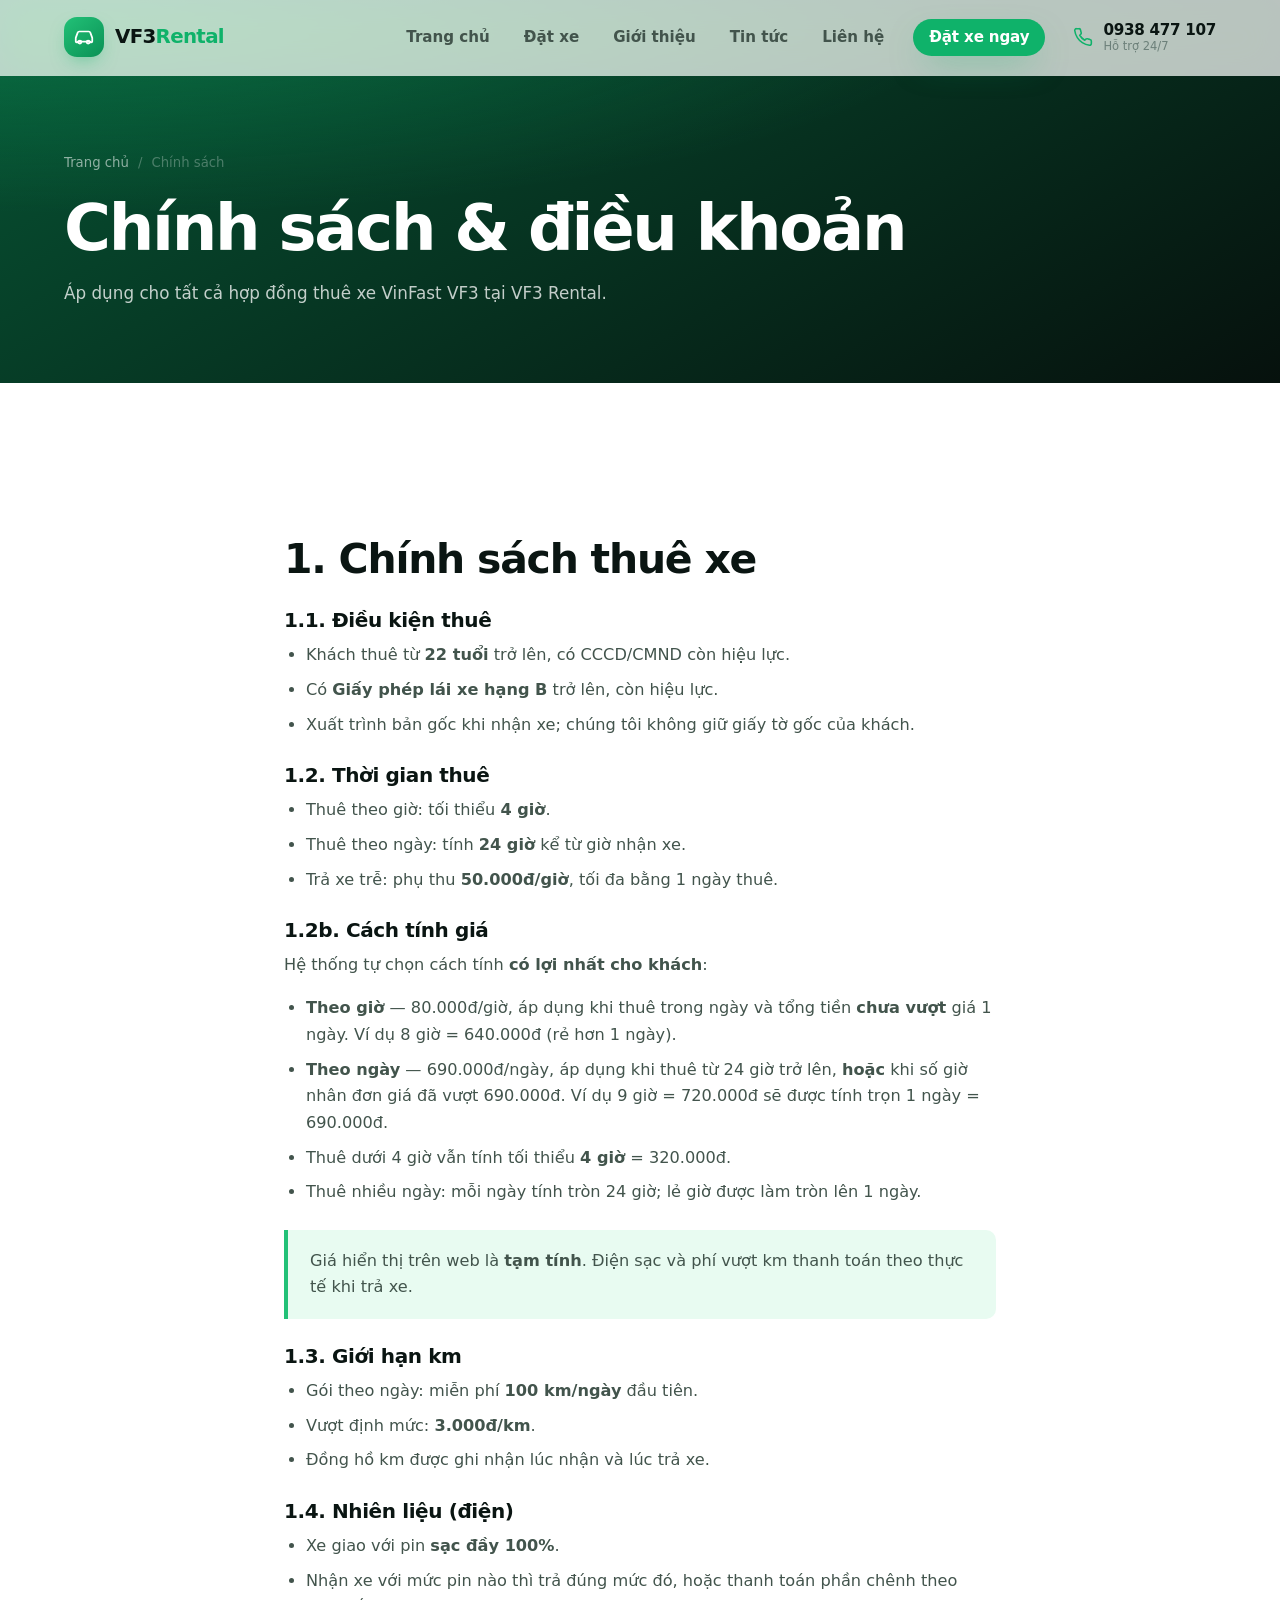
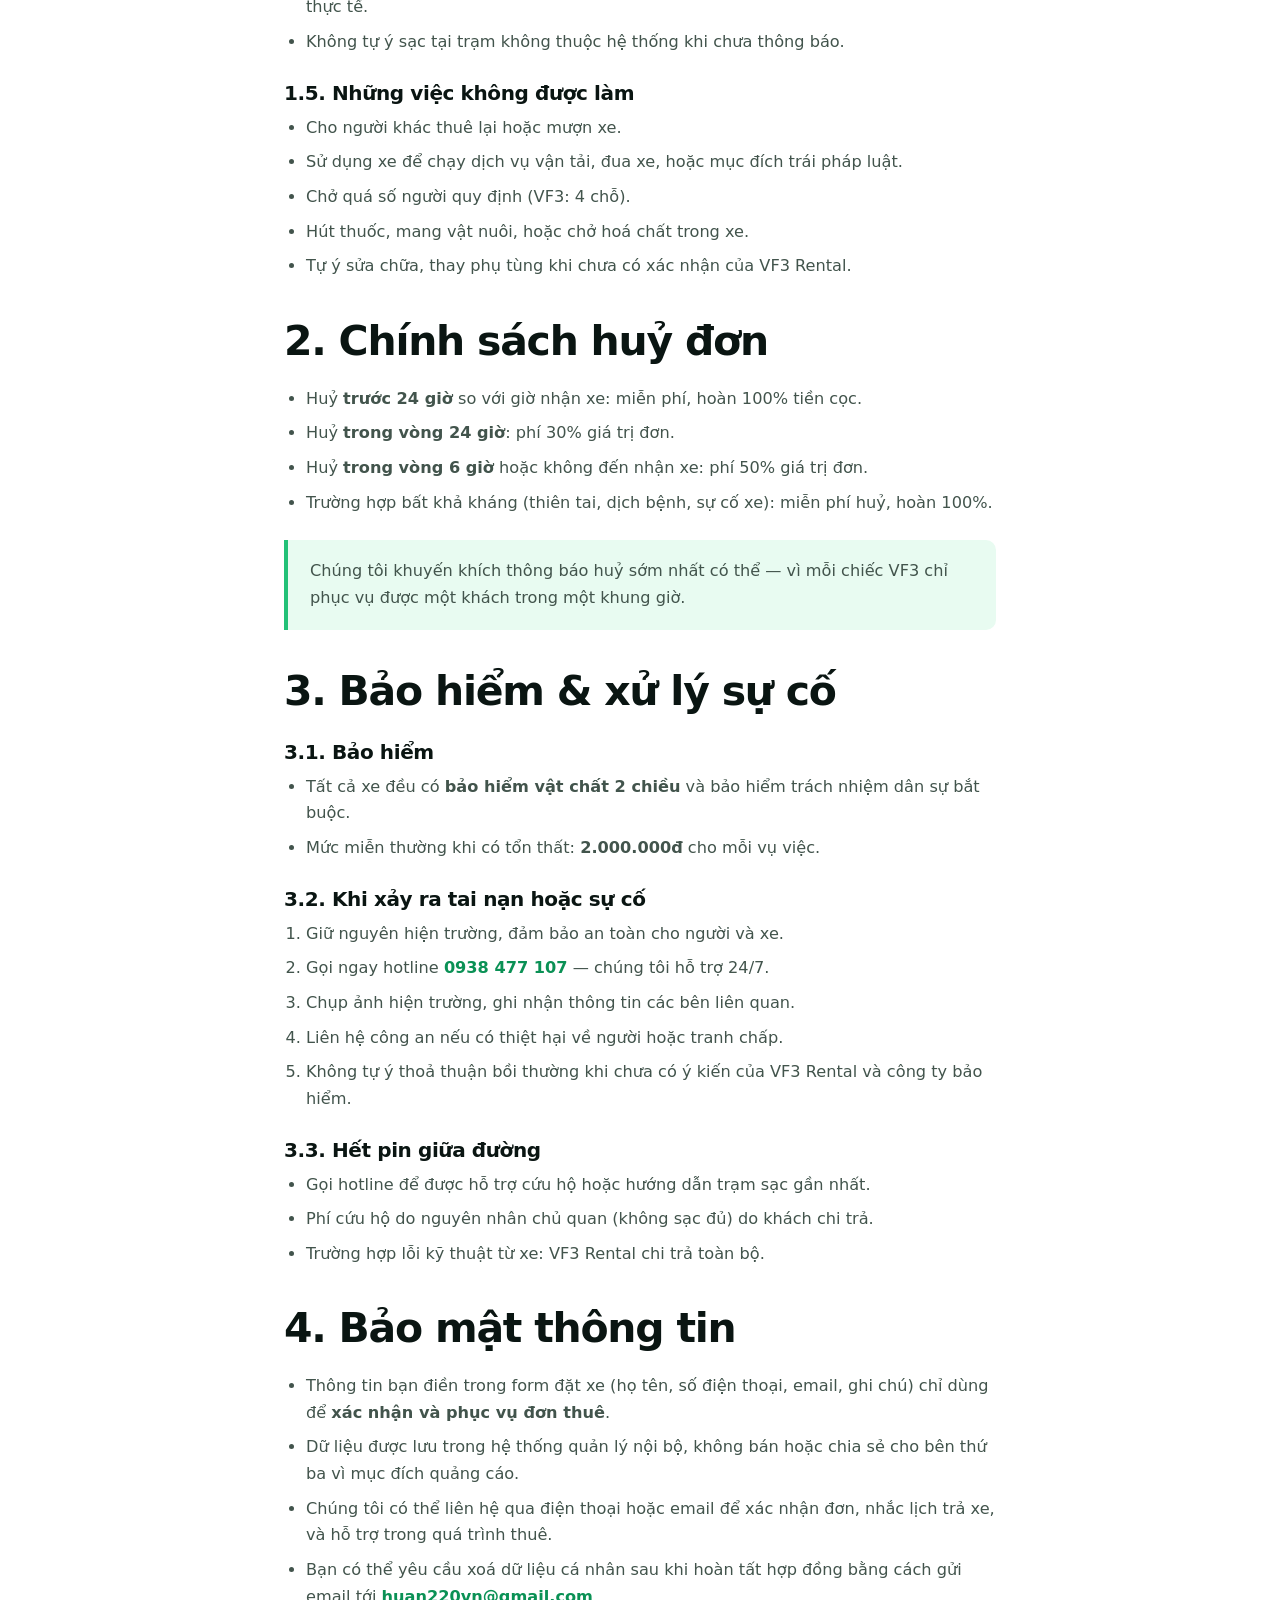
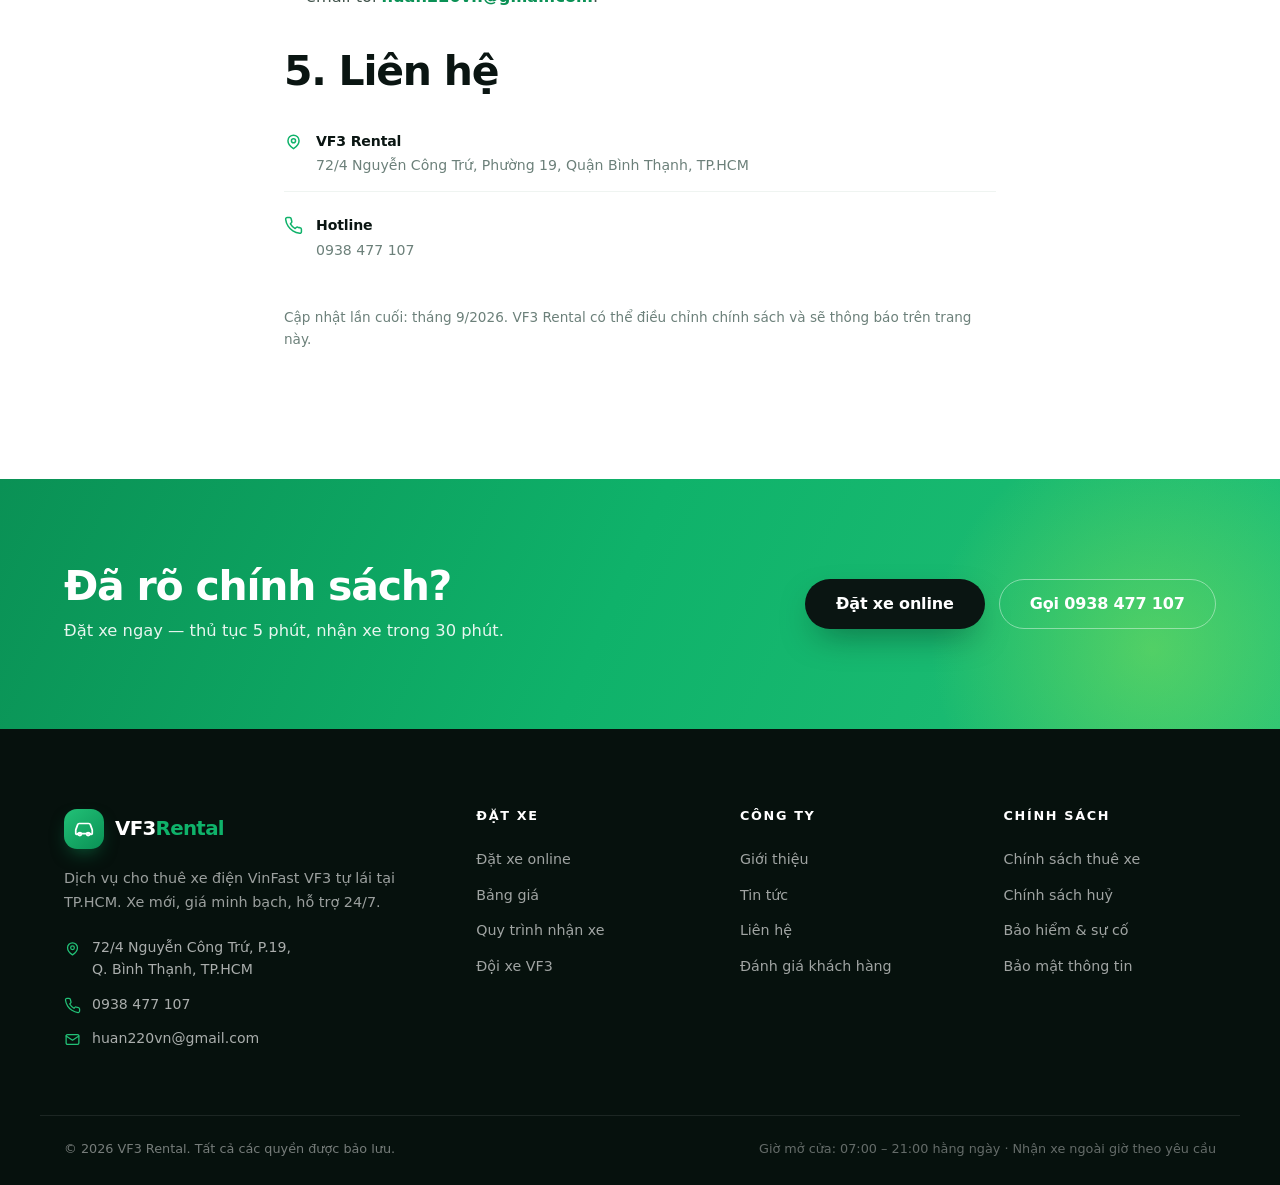
==== commit 8af1a60a: "Sua loi tinh gia: them o gio nhan/tra, chan tran gia ngay, cap nhat tai lieu" ====
--- a/chinh-sach.html
+++ b/chinh-sach.html
@@ -62,6 +62,21 @@
       <li>Thuê theo ngày: tính <b>24 giờ</b> kể từ giờ nhận xe.</li>
       <li>Trả xe trễ: phụ thu <b>50.000đ/giờ</b>, tối đa bằng 1 ngày thuê.</li>
     </ul>
+
+    <h3>1.2b. Cách tính giá</h3>
+    <p>Hệ thống tự chọn cách tính <b>có lợi nhất cho khách</b>:</p>
+    <ul>
+      <li><b>Theo giờ</b> — 80.000đ/giờ, áp dụng khi thuê trong ngày và tổng tiền <b>chưa vượt</b> giá 1 ngày.
+          Ví dụ 8 giờ = 640.000đ (rẻ hơn 1 ngày).</li>
+      <li><b>Theo ngày</b> — 690.000đ/ngày, áp dụng khi thuê từ 24 giờ trở lên,
+          <b>hoặc</b> khi số giờ nhân đơn giá đã vượt 690.000đ.
+          Ví dụ 9 giờ = 720.000đ sẽ được tính trọn 1 ngày = 690.000đ.</li>
+      <li>Thuê dưới 4 giờ vẫn tính tối thiểu <b>4 giờ</b> = 320.000đ.</li>
+      <li>Thuê nhiều ngày: mỗi ngày tính tròn 24 giờ; lẻ giờ được làm tròn lên 1 ngày.</li>
+    </ul>
+    <blockquote>
+      <p>Giá hiển thị trên web là <b>tạm tính</b>. Điện sạc và phí vượt km thanh toán theo thực tế khi trả xe.</p>
+    </blockquote>
 
     <h3>1.3. Giới hạn km</h3>
     <ul>
